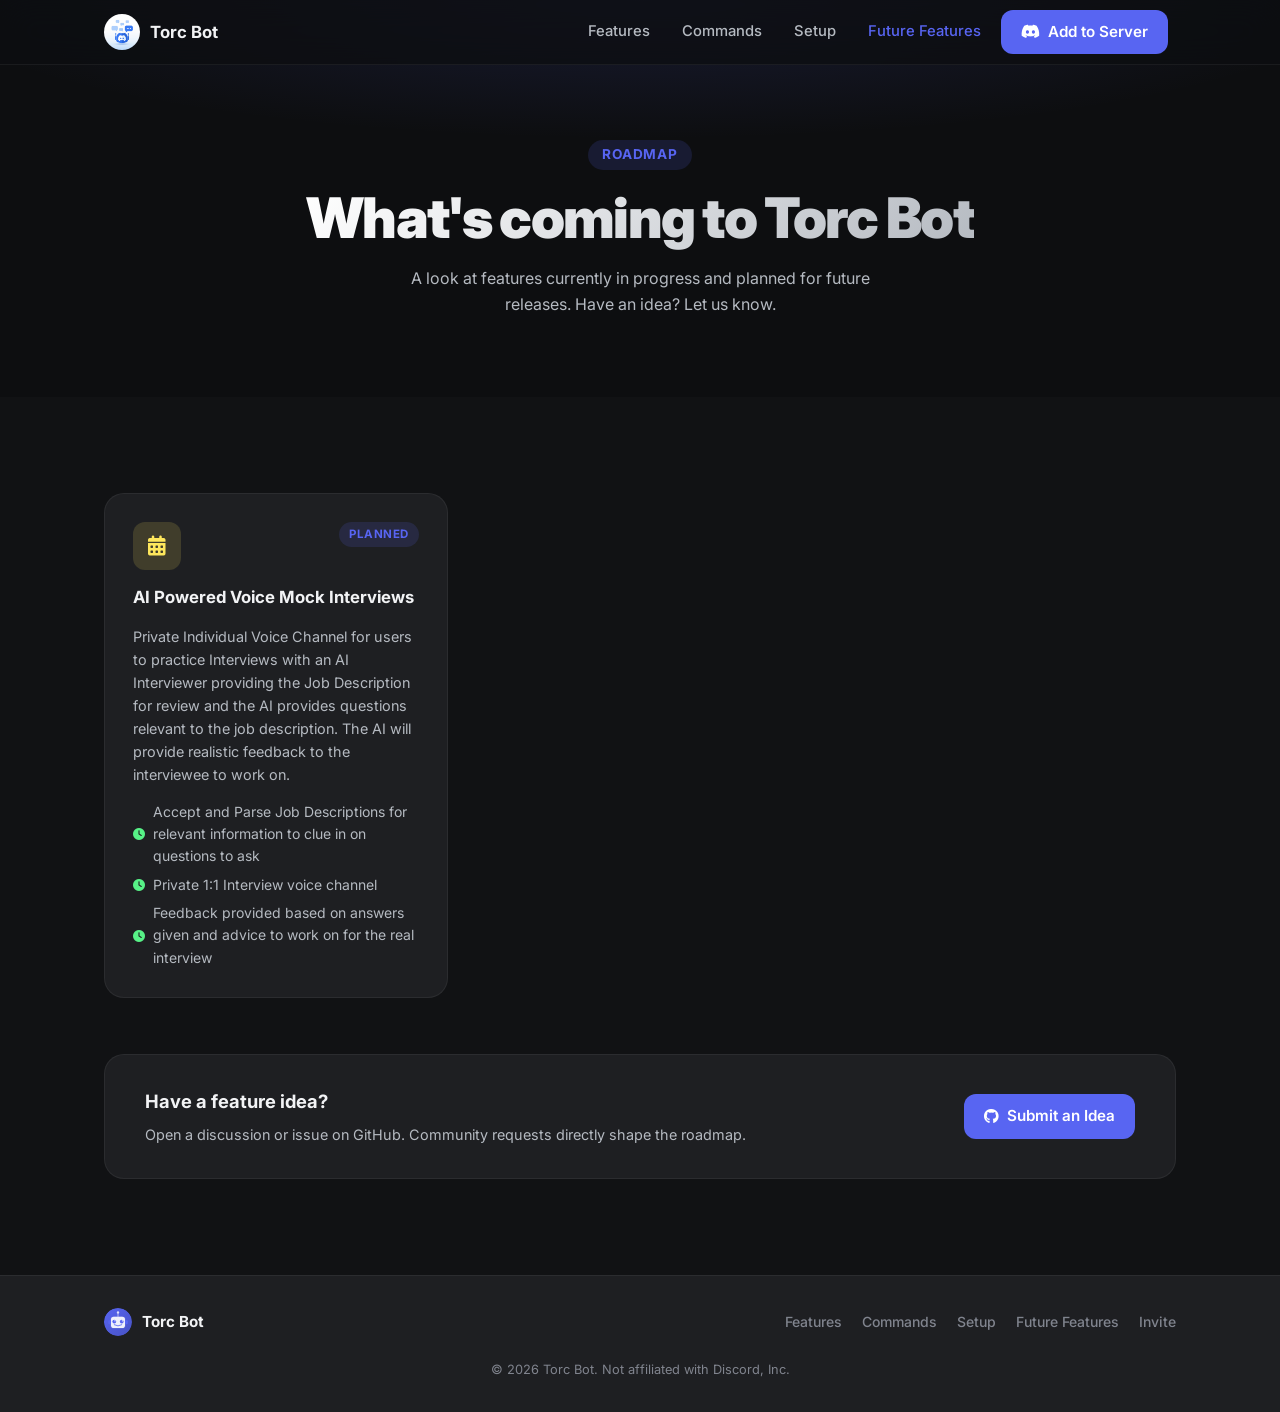
==== future-features.html @ ee8c1a28 "Add the official invite link to the add to discord buttons. Also add the link to submit ideas throug" ====
<!DOCTYPE html>
<html lang="en">
<head>
  <meta charset="UTF-8" />
  <meta name="viewport" content="width=device-width, initial-scale=1.0" />
  <title>Torc Bot — Future Features</title>
  <meta name="description" content="See what's coming next for Torc Bot." />
  <link rel="preconnect" href="https://fonts.googleapis.com" />
  <link rel="preconnect" href="https://fonts.gstatic.com" crossorigin />
  <link href="https://fonts.googleapis.com/css2?family=Inter:wght@400;500;600;700;800;900&display=swap" rel="stylesheet" />
  <link rel="stylesheet" href="https://cdnjs.cloudflare.com/ajax/libs/font-awesome/6.5.0/css/all.min.css" />
  <link rel="stylesheet" href="styles.css" />
  <style>
    /* ── Future Features page-specific styles ── */
    .ff-hero {
      padding: 140px 24px 80px;
      text-align: center;
      background: var(--bg-darkest);
      position: relative;
      overflow: hidden;
    }
    .ff-hero::before {
      content: '';
      position: absolute;
      inset: 0;
      background:
        radial-gradient(ellipse 80% 50% at 50% 0%, rgba(88,101,242,0.15) 0%, transparent 70%);
      pointer-events: none;
    }
    .ff-hero-inner {
      position: relative;
      z-index: 1;
      max-width: 680px;
      margin-inline: auto;
      display: flex;
      flex-direction: column;
      align-items: center;
      gap: 16px;
    }
    .ff-hero-inner .section-tag { font-size: 0.85rem; }
    .ff-hero-title {
      font-size: clamp(2rem, 5vw, 3.5rem);
      font-weight: 900;
      letter-spacing: -0.03em;
      line-height: 1.15;
      background: linear-gradient(135deg, #fff 0%, var(--text-secondary) 100%);
      -webkit-background-clip: text;
      -webkit-text-fill-color: transparent;
      background-clip: text;
    }
    .ff-hero-sub {
      font-size: 1rem;
      color: var(--text-secondary);
      max-width: 520px;
      line-height: 1.6;
    }

    /* Status badges on cards */
    .status-badge {
      display: inline-flex;
      align-items: center;
      gap: 5px;
      padding: 3px 10px;
      border-radius: 999px;
      font-size: 0.72rem;
      font-weight: 700;
      letter-spacing: 0.05em;
      text-transform: uppercase;
      flex-shrink: 0;
    }
    .status-planned   { background: rgba(88,101,242,0.15);  color: var(--blurple); }
    .status-progress  { background: rgba(254,231,92,0.15);  color: var(--yellow);  }
    .status-soon      { background: rgba(87,242,135,0.15);  color: var(--green);   }

    /* Roadmap grid */
    .roadmap-grid {
      display: grid;
      grid-template-columns: repeat(auto-fill, minmax(300px, 1fr));
      gap: 20px;
    }

    .roadmap-card {
      background: var(--bg-card);
      border: 1px solid var(--border);
      border-radius: var(--radius-lg);
      padding: 28px;
      display: flex;
      flex-direction: column;
      gap: 14px;
      transition: border-color 0.2s, transform 0.2s var(--ease), box-shadow 0.2s;
    }
    .roadmap-card:hover {
      border-color: var(--border-strong);
      transform: translateY(-4px);
      box-shadow: 0 16px 48px rgba(0,0,0,0.3);
    }

    .roadmap-card-header {
      display: flex;
      align-items: flex-start;
      justify-content: space-between;
      gap: 12px;
    }

    .roadmap-card h3 {
      font-size: 1.05rem;
      font-weight: 700;
      color: var(--text-primary);
    }
    .roadmap-card p {
      font-size: 0.9rem;
      color: var(--text-secondary);
      line-height: 1.6;
      flex: 1;
    }

    /* Feedback callout */
    .feedback-bar {
      background: var(--bg-card);
      border: 1px solid var(--border);
      border-radius: var(--radius-lg);
      padding: 32px 40px;
      display: flex;
      align-items: center;
      justify-content: space-between;
      gap: 24px;
      flex-wrap: wrap;
      margin-top: 56px;
    }
    .feedback-bar-text h3 {
      font-size: 1.15rem;
      font-weight: 700;
      margin-bottom: 6px;
    }
    .feedback-bar-text p {
      font-size: 0.9rem;
      color: var(--text-secondary);
    }
    @media (max-width: 600px) {
      .feedback-bar { flex-direction: column; align-items: flex-start; padding: 24px; }
      .roadmap-grid { grid-template-columns: 1fr; }
    }
  </style>
</head>
<body>

  <!-- ──────────────────────── NAVBAR ──────────────────────── -->
  <nav class="navbar" id="navbar">
    <div class="nav-inner">
      <a href="index.html" class="nav-logo">
        <img src="assets/TorcBot Logo.png" alt="Torc Bot Avatar" class="nav-avatar" />
        <span class="nav-name">Torc Bot</span>
      </a>
      <button class="nav-toggle" id="navToggle" aria-label="Open menu">
        <i class="fas fa-bars"></i>
      </button>
      <div class="nav-links" id="navLinks">
        <a href="index.html#features">Features</a>
        <a href="index.html#commands">Commands</a>
        <a href="index.html#setup">Setup</a>
        <a href="future-features.html" style="color: var(--blurple);">Future Features</a>
        <a href="https://discord.com/api/oauth2/authorize?client_id=1367647146970583141&permissions=36785152&scope=bot%20applications.commands" class="btn btn-primary" target="_blank" rel="noopener">
          <i class="fab fa-discord"></i> Add to Server
        </a>
        <div class="bmc-nav-wrap">
          <script type="text/javascript" src="https://cdnjs.buymeacoffee.com/1.0.0/button.prod.min.js" data-name="bmc-button" data-slug="JeffJessie" data-color="#181616" data-emoji="☕" data-font="Lato" data-text="" data-outline-color="#ffffff" data-font-color="#ffffff" data-coffee-color="#FFDD00"></script>
        </div>
      </div>
    </div>
  </nav>

  <!-- ──────────────────────── PAGE HERO ──────────────────────── -->
  <div class="ff-hero">
    <div class="ff-hero-inner">
      <span class="section-tag">Roadmap</span>
      <h1 class="ff-hero-title">What's coming to Torc Bot</h1>
      <p class="ff-hero-sub">A look at features currently in progress and planned for future releases. Have an idea? Let us know.</p>
    </div>
  </div>

  <!-- ──────────────────────── ROADMAP ──────────────────────── -->
  <section class="section">
    <div class="container">

      <div class="roadmap-grid">

        <!-- Card 1 -->
        <div class="roadmap-card reveal">
          <div class="roadmap-card-header">
            <div class="feature-icon" style="--icon-color: #FEE75C;">
              <i class="fas fa-calendar-days"></i>
            </div>
            <span class="status-badge status-planned">Planned</span>
          </div>
          <h3>AI Powered Voice Mock Interviews</h3>
          <p>Private Individual Voice Channel for users to practice Interviews with an AI Interviewer providing the Job Description for review and the AI provides questions relevant to the job description. The AI will provide realistic feedback to the interviewee to work on.</p>
          <ul class="feature-list">
            <li><i class="fas fa-clock"></i> Accept and Parse Job Descriptions for relevant information to clue in on questions to ask</li>
            <li><i class="fas fa-clock"></i> Private 1:1 Interview voice channel</li>
            <li><i class="fas fa-clock"></i>Feedback provided based on answers given and advice to work on for the real interview</li>
          </ul>
        </div>



      </div>

      <!-- Feedback callout -->
      <div class="feedback-bar reveal">
        <div class="feedback-bar-text">
          <h3>Have a feature idea?</h3>
          <p>Open a discussion or issue on GitHub. Community requests directly shape the roadmap.</p>
        </div>
        <a href="https://github.com/J3ffJessie/discordSummarizer" class="btn btn-primary" target="_blank" rel="noopener">
          <i class="fab fa-github"></i> Submit an Idea
        </a>
      </div>

    </div>
  </section>

  <!-- ──────────────────────── FOOTER ──────────────────────── -->
  <footer class="footer">
    <div class="container footer-inner">
      <div class="footer-brand">
        <img src="assets/bot-avatar.svg" alt="Torc Bot" class="footer-avatar" />
        <span>Torc Bot</span>
      </div>
      <nav class="footer-links">
        <a href="index.html#features">Features</a>
        <a href="index.html#commands">Commands</a>
        <a href="index.html#setup">Setup</a>
        <a href="future-features.html">Future Features</a>
        <a href="https://discord.com/api/oauth2/authorize?client_id=1367647146970583141&permissions=36785152&scope=bot%20applications.commands" target="_blank" rel="noopener">Invite</a>
      </nav>
      <p class="footer-copy">&copy; <span id="footerYear"></span> Torc Bot. Not affiliated with Discord, Inc.</p>
    </div>
  </footer>

  <script src="script.js"></script>
</body>
</html>
---- styles.css ----
/* ================================================================
   [BOT NAME] Landing Page — styles.css
   Theme: Discord Dark + Blurple
   ================================================================ */

/* ── Reset & Base ─────────────────────────────────────────────── */
*, *::before, *::after { box-sizing: border-box; margin: 0; padding: 0; }

:root {
  /* Discord palette */
  --blurple:        #5865F2;
  --blurple-hover:  #4752C4;
  --blurple-light:  rgba(88, 101, 242, 0.15);
  --green:          #57F287;
  --yellow:         #FEE75C;
  --red:            #ED4245;
  --pink:           #EB459E;
  --cyan:           #5DADE2;

  /* Backgrounds */
  --bg-darkest:     #0d0e10;
  --bg-dark:        #111214;
  --bg-card:        #1e1f22;
  --bg-card-hover:  #2b2d31;
  --bg-input:       #1a1b1e;
  --bg-alt:         #16171a;

  /* Text */
  --text-primary:   #f2f3f5;
  --text-secondary: #b5bac1;
  --text-muted:     #80848e;

  /* Borders */
  --border:         rgba(255,255,255,0.06);
  --border-strong:  rgba(255,255,255,0.12);

  /* Spacing */
  --radius-sm:  8px;
  --radius-md:  12px;
  --radius-lg:  20px;
  --radius-xl:  28px;

  /* Transitions */
  --ease: cubic-bezier(0.4, 0, 0.2, 1);
}

html { scroll-behavior: smooth; }

body {
  font-family: 'Inter', -apple-system, BlinkMacSystemFont, 'Segoe UI', sans-serif;
  background: var(--bg-dark);
  color: var(--text-primary);
  line-height: 1.6;
  overflow-x: hidden;
}

a { color: inherit; text-decoration: none; }
img { display: block; max-width: 100%; }
code { font-family: 'Consolas', 'Courier New', monospace; }

.container {
  max-width: 1120px;
  margin-inline: auto;
  padding-inline: 24px;
}

/* ── Buttons ─────────────────────────────────────────────────── */
.btn {
  display: inline-flex;
  align-items: center;
  gap: 8px;
  padding: 10px 20px;
  border-radius: var(--radius-md);
  font-weight: 600;
  font-size: 0.95rem;
  cursor: pointer;
  border: none;
  transition: background 0.2s var(--ease), transform 0.15s var(--ease), box-shadow 0.2s var(--ease);
  white-space: nowrap;
}
.btn:hover { transform: translateY(-1px); }
.btn:active { transform: translateY(0); }

.btn-primary {
  background: var(--blurple);
  color: #fff;
}
.btn-primary:hover {
  background: var(--blurple-hover);
  box-shadow: 0 4px 24px rgba(88, 101, 242, 0.45);
}

.btn-ghost {
  background: transparent;
  color: var(--text-secondary);
  border: 1px solid var(--border-strong);
}
.btn-ghost:hover {
  background: var(--bg-card);
  color: var(--text-primary);
}

.btn-lg { padding: 14px 28px; font-size: 1.05rem; border-radius: var(--radius-lg); }
.btn-sm { padding: 8px 16px; font-size: 0.875rem; }

/* ── Navbar ──────────────────────────────────────────────────── */
.navbar {
  position: fixed;
  top: 0; left: 0; right: 0;
  z-index: 1000;
  background: rgba(13, 14, 16, 0.75);
  backdrop-filter: blur(16px);
  -webkit-backdrop-filter: blur(16px);
  border-bottom: 1px solid var(--border);
  transition: background 0.3s;
}
.navbar.scrolled { background: rgba(13, 14, 16, 0.95); }

.nav-inner {
  max-width: 1120px;
  margin-inline: auto;
  padding: 0 24px;
  height: 64px;
  display: flex;
  align-items: center;
  justify-content: space-between;
  gap: 24px;
}

.nav-logo {
  display: flex;
  align-items: center;
  gap: 10px;
  flex-shrink: 0;
}
.nav-avatar {
  width: 36px;
  height: 36px;
  border-radius: 50%;
  object-fit: cover;
}
.nav-name {
  font-weight: 700;
  font-size: 1.05rem;
  color: var(--text-primary);
}

.nav-links {
  display: flex;
  align-items: center;
  gap: 8px;
}
.nav-links > a:not(.btn) {
  padding: 6px 12px;
  border-radius: var(--radius-sm);
  color: var(--text-secondary);
  font-weight: 500;
  font-size: 0.925rem;
  transition: color 0.15s, background 0.15s;
}
.nav-links > a:not(.btn):hover {
  color: var(--text-primary);
  background: var(--bg-card);
}

.nav-toggle {
  display: none;
  background: none;
  border: none;
  color: var(--text-primary);
  font-size: 1.25rem;
  cursor: pointer;
  padding: 6px;
  border-radius: var(--radius-sm);
}

/* ── Hero ────────────────────────────────────────────────────── */
.hero {
  position: relative;
  min-height: 100vh;
  display: flex;
  align-items: center;
  justify-content: center;
  text-align: center;
  padding: 120px 24px 80px;
  overflow: hidden;
  background: var(--bg-darkest);
}

.hero-glow {
  position: absolute;
  inset: 0;
  background:
    radial-gradient(ellipse 80% 60% at 50% 0%, rgba(88,101,242,0.18) 0%, transparent 70%),
    radial-gradient(ellipse 50% 40% at 80% 80%, rgba(88,101,242,0.08) 0%, transparent 60%);
  pointer-events: none;
}

.hero-content {
  position: relative;
  z-index: 1;
  display: flex;
  flex-direction: column;
  align-items: center;
  gap: 20px;
  max-width: 760px;
}

.hero-avatar-wrap {
  position: relative;
  display: inline-block;
}
.hero-avatar {
  width: 120px;
  height: 120px;
  border-radius: 50%;
  border: 4px solid var(--border-strong);
  box-shadow: 0 0 0 8px rgba(88,101,242,0.15), 0 20px 60px rgba(0,0,0,0.5);
  object-fit: cover;
}
.online-badge {
  position: absolute;
  bottom: 6px;
  right: 6px;
  width: 24px;
  height: 24px;
  border-radius: 50%;
  background: var(--green);
  border: 4px solid var(--bg-darkest);
  box-shadow: 0 0 12px rgba(87, 242, 135, 0.5);
}

.hero-badges {
  display: flex;
  gap: 8px;
  flex-wrap: wrap;
  justify-content: center;
}
.badge {
  display: inline-flex;
  align-items: center;
  gap: 6px;
  padding: 5px 12px;
  border-radius: 999px;
  background: var(--bg-card);
  border: 1px solid var(--border);
  color: var(--text-secondary);
  font-size: 0.8rem;
  font-weight: 600;
}

.hero-title {
  font-size: clamp(2.5rem, 7vw, 4.5rem);
  font-weight: 900;
  letter-spacing: -0.03em;
  line-height: 1.1;
  background: linear-gradient(135deg, #fff 0%, var(--text-secondary) 100%);
  -webkit-background-clip: text;
  -webkit-text-fill-color: transparent;
  background-clip: text;
}

.hero-tagline {
  font-size: clamp(1.05rem, 2.5vw, 1.35rem);
  color: var(--text-secondary);
  max-width: 600px;
  line-height: 1.5;
}

.hero-cta {
  display: flex;
  gap: 12px;
  flex-wrap: wrap;
  justify-content: center;
  margin-top: 4px;
}

.hero-sub {
  font-size: 0.85rem;
  color: var(--text-muted);
  margin-top: -4px;
}

.hero-scroll-hint {
  position: absolute;
  bottom: 32px;
  left: 50%;
  transform: translateX(-50%);
  color: var(--text-muted);
  font-size: 1.1rem;
  animation: bounce 2s ease-in-out infinite;
}
@keyframes bounce {
  0%, 100% { transform: translateX(-50%) translateY(0); }
  50%       { transform: translateX(-50%) translateY(8px); }
}

/* ── Stats Strip ─────────────────────────────────────────────── */
.stats-strip {
  background: var(--bg-card);
  border-top: 1px solid var(--border);
  border-bottom: 1px solid var(--border);
  padding: 32px 24px;
}
.stats-grid {
  display: grid;
  grid-template-columns: repeat(4, 1fr);
  gap: 16px;
  text-align: center;
}
.stat {
  display: flex;
  flex-direction: column;
  gap: 4px;
}
.stat-number {
  font-size: clamp(1.6rem, 4vw, 2.5rem);
  font-weight: 900;
  color: var(--blurple);
  letter-spacing: -0.02em;
  line-height: 1;
}
.stat-label {
  font-size: 0.875rem;
  color: var(--text-muted);
  font-weight: 500;
}

/* ── Sections ─────────────────────────────────────────────────── */
.section { padding: 96px 24px; }
.section-alt { background: var(--bg-alt); }

.section-header {
  text-align: center;
  margin-bottom: 56px;
  display: flex;
  flex-direction: column;
  align-items: center;
  gap: 12px;
}
.section-tag {
  display: inline-block;
  padding: 4px 14px;
  border-radius: 999px;
  background: var(--blurple-light);
  color: var(--blurple);
  font-size: 0.8rem;
  font-weight: 700;
  letter-spacing: 0.06em;
  text-transform: uppercase;
}
.section-title {
  font-size: clamp(1.75rem, 4vw, 2.75rem);
  font-weight: 800;
  letter-spacing: -0.025em;
  line-height: 1.2;
}
.section-sub {
  font-size: 1rem;
  color: var(--text-secondary);
  max-width: 560px;
  text-align: center;
}

/* ── Features Grid ───────────────────────────────────────────── */
.features-grid {
  display: grid;
  grid-template-columns: repeat(auto-fit, minmax(300px, 1fr));
  gap: 20px;
}

.feature-card {
  background: var(--bg-card);
  border: 1px solid var(--border);
  border-radius: var(--radius-lg);
  padding: 28px;
  display: flex;
  flex-direction: column;
  gap: 14px;
  transition: border-color 0.2s, transform 0.2s var(--ease), box-shadow 0.2s;
}
.feature-card:hover {
  border-color: var(--border-strong);
  transform: translateY(-4px);
  box-shadow: 0 16px 48px rgba(0,0,0,0.3);
}

.feature-icon {
  width: 48px;
  height: 48px;
  border-radius: var(--radius-md);
  background: color-mix(in srgb, var(--icon-color) 15%, transparent);
  display: flex;
  align-items: center;
  justify-content: center;
  font-size: 1.25rem;
  color: var(--icon-color);
  flex-shrink: 0;
}

.feature-card h3 {
  font-size: 1.1rem;
  font-weight: 700;
  color: var(--text-primary);
}
.feature-card p {
  font-size: 0.9rem;
  color: var(--text-secondary);
  line-height: 1.6;
  flex: 1;
}

.feature-list {
  list-style: none;
  display: flex;
  flex-direction: column;
  gap: 6px;
}
.feature-list li {
  display: flex;
  align-items: center;
  gap: 8px;
  font-size: 0.875rem;
  color: var(--text-secondary);
}
.feature-list li i {
  color: var(--green);
  font-size: 0.75rem;
  flex-shrink: 0;
}

/* ── Commands ────────────────────────────────────────────────── */
.cmd-filter {
  display: flex;
  gap: 8px;
  flex-wrap: wrap;
  margin-bottom: 32px;
}
.cmd-filter-btn {
  padding: 7px 18px;
  border-radius: 999px;
  background: var(--bg-card);
  border: 1px solid var(--border);
  color: var(--text-secondary);
  font-size: 0.875rem;
  font-weight: 600;
  cursor: pointer;
  transition: all 0.15s;
}
.cmd-filter-btn:hover, .cmd-filter-btn.active {
  background: var(--blurple);
  border-color: var(--blurple);
  color: #fff;
}

.commands-grid {
  display: grid;
  grid-template-columns: repeat(auto-fill, minmax(280px, 1fr));
  gap: 16px;
}

.cmd-card {
  background: var(--bg-card);
  border: 1px solid var(--border);
  border-radius: var(--radius-md);
  padding: 20px;
  display: flex;
  flex-direction: column;
  gap: 10px;
  transition: border-color 0.15s, transform 0.15s var(--ease);
}
.cmd-card:hover {
  border-color: var(--border-strong);
  transform: translateY(-2px);
}
.cmd-card.hidden { display: none; }

.cmd-header {
  display: flex;
  align-items: center;
  justify-content: space-between;
  gap: 8px;
}
.cmd-name {
  font-size: 1rem;
  font-weight: 700;
  color: var(--blurple);
  background: var(--blurple-light);
  padding: 3px 10px;
  border-radius: var(--radius-sm);
}
.cmd-tag {
  font-size: 0.7rem;
  font-weight: 700;
  text-transform: uppercase;
  letter-spacing: 0.05em;
  padding: 3px 8px;
  border-radius: 999px;
  flex-shrink: 0;
}
.tag-mod  { background: rgba(237, 66, 69, 0.15);  color: var(--red);    }
.tag-util { background: rgba(93, 173, 226, 0.15); color: var(--cyan);   }
.tag-fun  { background: rgba(254, 231, 92, 0.15); color: var(--yellow); }
.tag-cfg  { background: rgba(88, 101, 242, 0.15); color: var(--blurple);}

.cmd-desc {
  font-size: 0.875rem;
  color: var(--text-secondary);
  line-height: 1.55;
  flex: 1;
}
.cmd-usage {
  font-size: 0.8rem;
  color: var(--text-muted);
  display: flex;
  gap: 6px;
  align-items: flex-start;
  flex-wrap: wrap;
}
.cmd-usage span { flex-shrink: 0; }
.cmd-usage code {
  background: var(--bg-input);
  padding: 2px 8px;
  border-radius: 4px;
  color: var(--text-secondary);
  font-size: 0.8rem;
}

/* ── Setup Steps ─────────────────────────────────────────────── */
.setup-steps {
  max-width: 760px;
  margin-inline: auto;
  display: flex;
  flex-direction: column;
  align-items: stretch;
}

.step-card {
  display: flex;
  gap: 24px;
  background: var(--bg-card);
  border: 1px solid var(--border);
  border-radius: var(--radius-lg);
  padding: 28px;
  transition: border-color 0.2s;
}
.step-card:hover { border-color: var(--border-strong); }

.step-connector {
  width: 2px;
  height: 32px;
  background: linear-gradient(to bottom, var(--border-strong), var(--border));
  align-self: center;
  margin-left: 39px; /* aligns with center of step-number */
}

.step-number {
  flex-shrink: 0;
  width: 44px;
  height: 44px;
  border-radius: 50%;
  background: var(--blurple);
  color: #fff;
  font-size: 1.1rem;
  font-weight: 800;
  display: flex;
  align-items: center;
  justify-content: center;
  box-shadow: 0 4px 16px rgba(88,101,242,0.4);
}

.step-body {
  display: flex;
  flex-direction: column;
  gap: 12px;
  flex: 1;
}
.step-body h3 {
  font-size: 1.1rem;
  font-weight: 700;
}
.step-body p {
  font-size: 0.9rem;
  color: var(--text-secondary);
  line-height: 1.6;
}

.perm-list {
  list-style: none;
  display: flex;
  flex-direction: column;
  gap: 6px;
}
.perm-list li {
  display: flex;
  align-items: flex-start;
  gap: 8px;
  font-size: 0.875rem;
  color: var(--text-secondary);
  line-height: 1.5;
}
.perm-list li i {
  color: var(--blurple);
  margin-top: 3px;
  flex-shrink: 0;
}

.code-block {
  background: var(--bg-darkest);
  border: 1px solid var(--border);
  border-radius: var(--radius-md);
  overflow: hidden;
}
.code-label {
  display: block;
  background: var(--bg-input);
  padding: 6px 14px;
  font-size: 0.75rem;
  color: var(--text-muted);
  font-weight: 600;
  letter-spacing: 0.03em;
  border-bottom: 1px solid var(--border);
}
.code-block pre {
  padding: 12px 16px;
  overflow-x: auto;
}
.code-block code {
  font-size: 0.9rem;
  color: var(--green);
}

/* ── Final CTA ───────────────────────────────────────────────── */
.cta-section {
  padding: 96px 24px;
  background: var(--bg-darkest);
  text-align: center;
  position: relative;
  overflow: hidden;
}
.cta-section::before {
  content: '';
  position: absolute;
  inset: 0;
  background: radial-gradient(ellipse 60% 80% at 50% 50%, rgba(88,101,242,0.12) 0%, transparent 70%);
  pointer-events: none;
}
.cta-content {
  position: relative;
  z-index: 1;
  display: flex;
  flex-direction: column;
  align-items: center;
  gap: 20px;
}
.cta-avatar {
  width: 80px;
  height: 80px;
  border-radius: 50%;
  border: 3px solid var(--border-strong);
  box-shadow: 0 0 0 6px rgba(88,101,242,0.15);
}
.cta-content h2 {
  font-size: clamp(1.75rem, 4vw, 2.5rem);
  font-weight: 800;
  letter-spacing: -0.025em;
}
.cta-content p {
  color: var(--text-secondary);
  font-size: 1rem;
}

/* ── Footer ──────────────────────────────────────────────────── */
.footer {
  background: var(--bg-card);
  border-top: 1px solid var(--border);
  padding: 32px 24px;
}
.footer-inner {
  display: flex;
  align-items: center;
  justify-content: space-between;
  flex-wrap: wrap;
  gap: 16px;
}
.footer-brand {
  display: flex;
  align-items: center;
  gap: 10px;
  font-weight: 700;
  font-size: 0.95rem;
}
.footer-avatar {
  width: 28px;
  height: 28px;
  border-radius: 50%;
}
.footer-links {
  display: flex;
  gap: 20px;
  flex-wrap: wrap;
}
.footer-links a {
  font-size: 0.875rem;
  color: var(--text-muted);
  font-weight: 500;
  transition: color 0.15s;
}
.footer-links a:hover { color: var(--text-primary); }
.footer-copy {
  font-size: 0.8rem;
  color: var(--text-muted);
  width: 100%;
  text-align: center;
  margin-top: 8px;
}

/* ── Responsive ──────────────────────────────────────────────── */
@media (max-width: 768px) {
  .nav-toggle { display: flex; }

  .nav-links {
    display: none;
    position: absolute;
    top: 64px;
    left: 0; right: 0;
    background: var(--bg-darkest);
    border-bottom: 1px solid var(--border);
    flex-direction: column;
    padding: 16px 24px 20px;
    gap: 4px;
    align-items: stretch;
  }
  .nav-links.open { display: flex; }
  .nav-links > a:not(.btn) {
    padding: 10px 12px;
    border-radius: var(--radius-sm);
  }
  .nav-links .btn { margin-top: 8px; justify-content: center; }

  .stats-grid { grid-template-columns: repeat(2, 1fr); }

  .features-grid { grid-template-columns: 1fr; }

  .step-card { flex-direction: column; gap: 16px; }
  .step-connector { margin-left: 22px; height: 24px; }

  .footer-inner { flex-direction: column; align-items: flex-start; }
  .footer-copy { text-align: left; }

  .hero-cta { flex-direction: column; align-items: center; }
}

@media (max-width: 480px) {
  .stats-grid { grid-template-columns: repeat(2, 1fr); gap: 12px; }
  .section { padding: 72px 16px; }
  .hero { padding: 100px 16px 64px; }
  .features-grid, .commands-grid { gap: 12px; }
}

/* ── Buy Me a Coffee navbar button ──────────────────────────── */
.bmc-nav-wrap {
  display: flex;
  align-items: center;
}
.bmc-nav-wrap #bmc-wbtn {
  transform: scale(0.75);
  transform-origin: center;
  width: auto !important;
  height: auto !important;
}

/* ── Scroll reveal animation ─────────────────────────────────── */
.reveal {
  opacity: 0;
  transform: translateY(24px);
  transition: opacity 0.5s var(--ease), transform 0.5s var(--ease);
}
.reveal.visible {
  opacity: 1;
  transform: none;
}

.bmc-btn-container .bmc-btn {
  min-width: 50px !important;
  background-color: transparent !important;
}
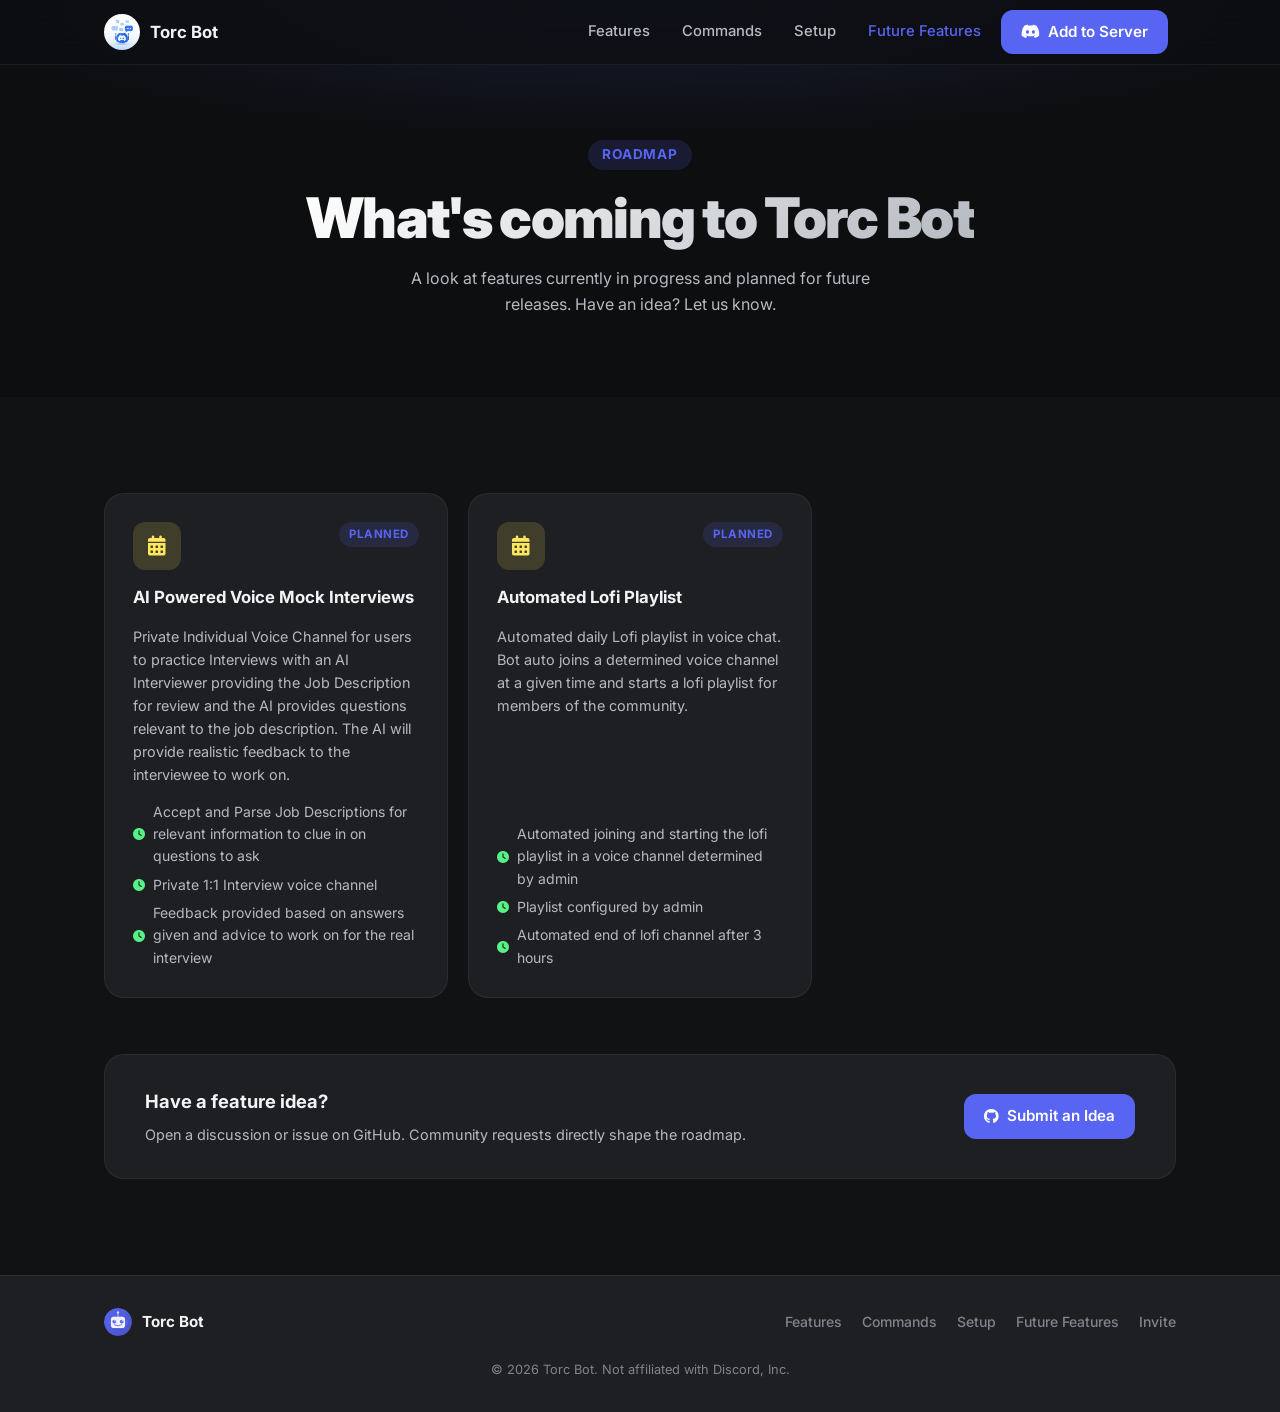
==== commit 67d7afdc: "Add new feature to future features for Lofi playlist automation" ====
--- a/future-features.html
+++ b/future-features.html
@@ -200,6 +200,22 @@
             <li><i class="fas fa-clock"></i>Feedback provided based on answers given and advice to work on for the real interview</li>
           </ul>
         </div>
+        <!--  Card 2 -->
+         <div class="roadmap-card reveal">
+          <div class="roadmap-card-header">
+            <div class="feature-icon" style="--icon-color: #FEE75C;">
+              <i class="fas fa-calendar-days"></i>
+            </div>
+            <span class="status-badge status-planned">Planned</span>
+          </div>
+          <h3>Automated Lofi Playlist</h3>
+          <p>Automated daily Lofi playlist in voice chat. Bot auto joins a determined voice channel at a given time and starts a lofi playlist for members of the community.</p>
+          <ul class="feature-list">
+            <li><i class="fas fa-clock"></i> Automated joining and starting the lofi playlist in a voice channel determined by admin</li>
+            <li><i class="fas fa-clock"></i> Playlist configured by admin</li>
+            <li><i class="fas fa-clock"></i>Automated end of lofi channel after 3 hours</li>
+          </ul>
+        </div>
 
 
 
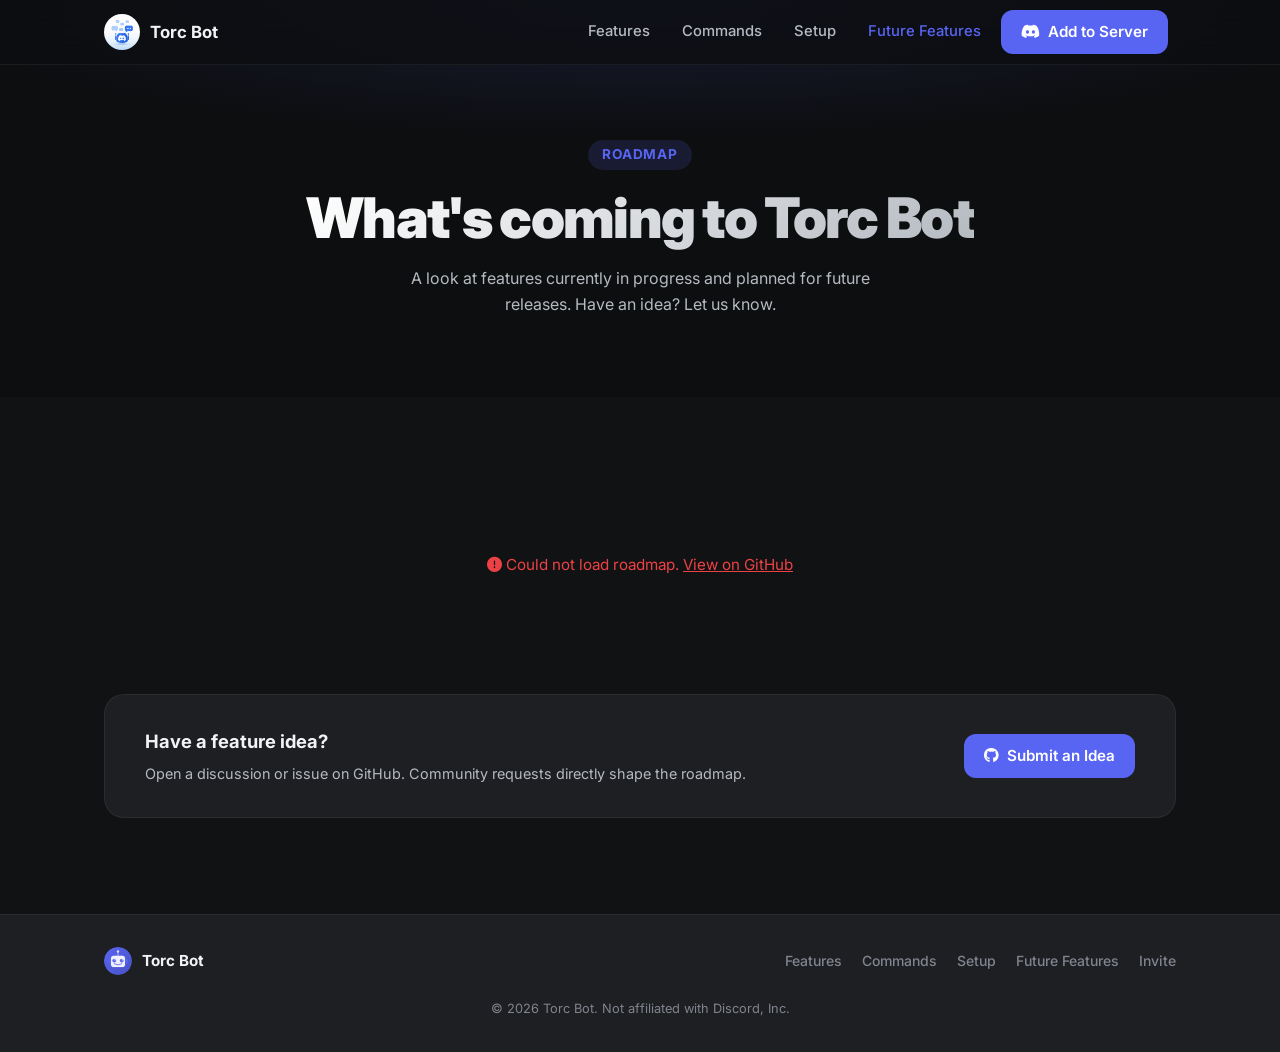
==== commit 751c5615: "Automate the future features page to pull from the github issues of the repo with appropriate tags a" ====
--- a/future-features.html
+++ b/future-features.html
@@ -136,6 +136,18 @@
       font-size: 0.9rem;
       color: var(--text-secondary);
     }
+    .roadmap-loading,
+    .roadmap-empty,
+    .roadmap-error {
+      grid-column: 1 / -1;
+      text-align: center;
+      padding: 60px 24px;
+      color: var(--text-secondary);
+      font-size: 0.95rem;
+    }
+    .roadmap-loading i { margin-right: 8px; color: var(--blurple); }
+    .roadmap-error { color: #ED4245; }
+
     @media (max-width: 600px) {
       .feedback-bar { flex-direction: column; align-items: flex-start; padding: 24px; }
       .roadmap-grid { grid-template-columns: 1fr; }
@@ -182,43 +194,10 @@
   <section class="section">
     <div class="container">
 
-      <div class="roadmap-grid">
-
-        <!-- Card 1 -->
-        <div class="roadmap-card reveal">
-          <div class="roadmap-card-header">
-            <div class="feature-icon" style="--icon-color: #FEE75C;">
-              <i class="fas fa-calendar-days"></i>
-            </div>
-            <span class="status-badge status-planned">Planned</span>
-          </div>
-          <h3>AI Powered Voice Mock Interviews</h3>
-          <p>Private Individual Voice Channel for users to practice Interviews with an AI Interviewer providing the Job Description for review and the AI provides questions relevant to the job description. The AI will provide realistic feedback to the interviewee to work on.</p>
-          <ul class="feature-list">
-            <li><i class="fas fa-clock"></i> Accept and Parse Job Descriptions for relevant information to clue in on questions to ask</li>
-            <li><i class="fas fa-clock"></i> Private 1:1 Interview voice channel</li>
-            <li><i class="fas fa-clock"></i>Feedback provided based on answers given and advice to work on for the real interview</li>
-          </ul>
+      <div class="roadmap-grid" id="roadmapGrid">
+        <div class="roadmap-loading" id="roadmapLoading">
+          <i class="fas fa-spinner fa-spin"></i> Loading roadmap...
         </div>
-        <!--  Card 2 -->
-         <div class="roadmap-card reveal">
-          <div class="roadmap-card-header">
-            <div class="feature-icon" style="--icon-color: #FEE75C;">
-              <i class="fas fa-calendar-days"></i>
-            </div>
-            <span class="status-badge status-planned">Planned</span>
-          </div>
-          <h3>Automated Lofi Playlist</h3>
-          <p>Automated daily Lofi playlist in voice chat. Bot auto joins a determined voice channel at a given time and starts a lofi playlist for members of the community.</p>
-          <ul class="feature-list">
-            <li><i class="fas fa-clock"></i> Automated joining and starting the lofi playlist in a voice channel determined by admin</li>
-            <li><i class="fas fa-clock"></i> Playlist configured by admin</li>
-            <li><i class="fas fa-clock"></i>Automated end of lofi channel after 3 hours</li>
-          </ul>
-        </div>
-
-
-
       </div>
 
       <!-- Feedback callout -->
@@ -227,7 +206,7 @@
           <h3>Have a feature idea?</h3>
           <p>Open a discussion or issue on GitHub. Community requests directly shape the roadmap.</p>
         </div>
-        <a href="https://github.com/J3ffJessie/discordSummarizer" class="btn btn-primary" target="_blank" rel="noopener">
+        <a href="https://github.com/J3ffJessie/discordSummarizer/issues" class="btn btn-primary" target="_blank" rel="noopener">
           <i class="fab fa-github"></i> Submit an Idea
         </a>
       </div>
@@ -254,5 +233,76 @@
   </footer>
 
   <script src="script.js"></script>
+  <script>
+    (async function loadRoadmap() {
+      const grid    = document.getElementById('roadmapGrid');
+      const loading = document.getElementById('roadmapLoading');
+
+      const STATUS_MAP = {
+        'status: planned':     { cls: 'status-planned',  label: 'Planned' },
+        'status: in progress': { cls: 'status-progress', label: 'In Progress' },
+        'status: coming soon': { cls: 'status-soon',     label: 'Coming Soon' },
+      };
+
+      function getStatus(labels) {
+        for (const l of labels) {
+          const key = l.name.toLowerCase();
+          if (STATUS_MAP[key]) return STATUS_MAP[key];
+        }
+        return { cls: 'status-planned', label: 'Planned' };
+      }
+
+      function buildCard(issue) {
+        const status = getStatus(issue.labels);
+        const desc   = (issue.body || 'No description provided.')
+          .replace(/#{1,6}\s?/g, '')   // strip markdown headings
+          .replace(/\*\*/g, '')        // strip bold
+          .split('\n').filter(l => l.trim()).slice(0, 4).join(' ');
+
+        return `
+          <div class="roadmap-card reveal">
+            <div class="roadmap-card-header">
+              <div class="feature-icon" style="--icon-color: #5865F2;">
+                <i class="fas fa-lightbulb"></i>
+              </div>
+              <span class="status-badge ${status.cls}">${status.label}</span>
+            </div>
+            <h3>${issue.title.replace('[Feature]: ', '').trim()}</h3>
+            <p>${desc}</p>
+            <a href="${issue.html_url}" target="_blank" rel="noopener"
+               style="font-size:0.8rem; color:var(--blurple); margin-top:auto;">
+              View on GitHub <i class="fas fa-arrow-up-right-from-square" style="font-size:0.7rem;"></i>
+            </a>
+          </div>`;
+      }
+
+      try {
+        const res = await fetch(
+          'https://api.github.com/repos/J3ffJessie/discordSummarizer/issues?labels=roadmap&state=open&per_page=50',
+          { headers: { Accept: 'application/vnd.github+json' } }
+        );
+
+        if (!res.ok) throw new Error(`GitHub API returned ${res.status}`);
+
+        const issues = await res.json();
+        loading.remove();
+
+        if (!issues.length) {
+          grid.innerHTML = '<p class="roadmap-empty">No roadmap items yet. Check back soon.</p>';
+          return;
+        }
+
+        grid.innerHTML = issues.map(buildCard).join('');
+
+        // re-run scroll reveal on injected cards
+        if (typeof initReveal === 'function') initReveal();
+
+      } catch (err) {
+        loading.remove();
+        grid.innerHTML = `<p class="roadmap-error"><i class="fas fa-circle-exclamation"></i> Could not load roadmap. <a href="https://github.com/J3ffJessie/discordSummarizer/issues" target="_blank" rel="noopener" style="color:inherit;text-decoration:underline;">View on GitHub</a></p>`;
+        console.error('Roadmap fetch failed:', err);
+      }
+    })();
+  </script>
 </body>
 </html>
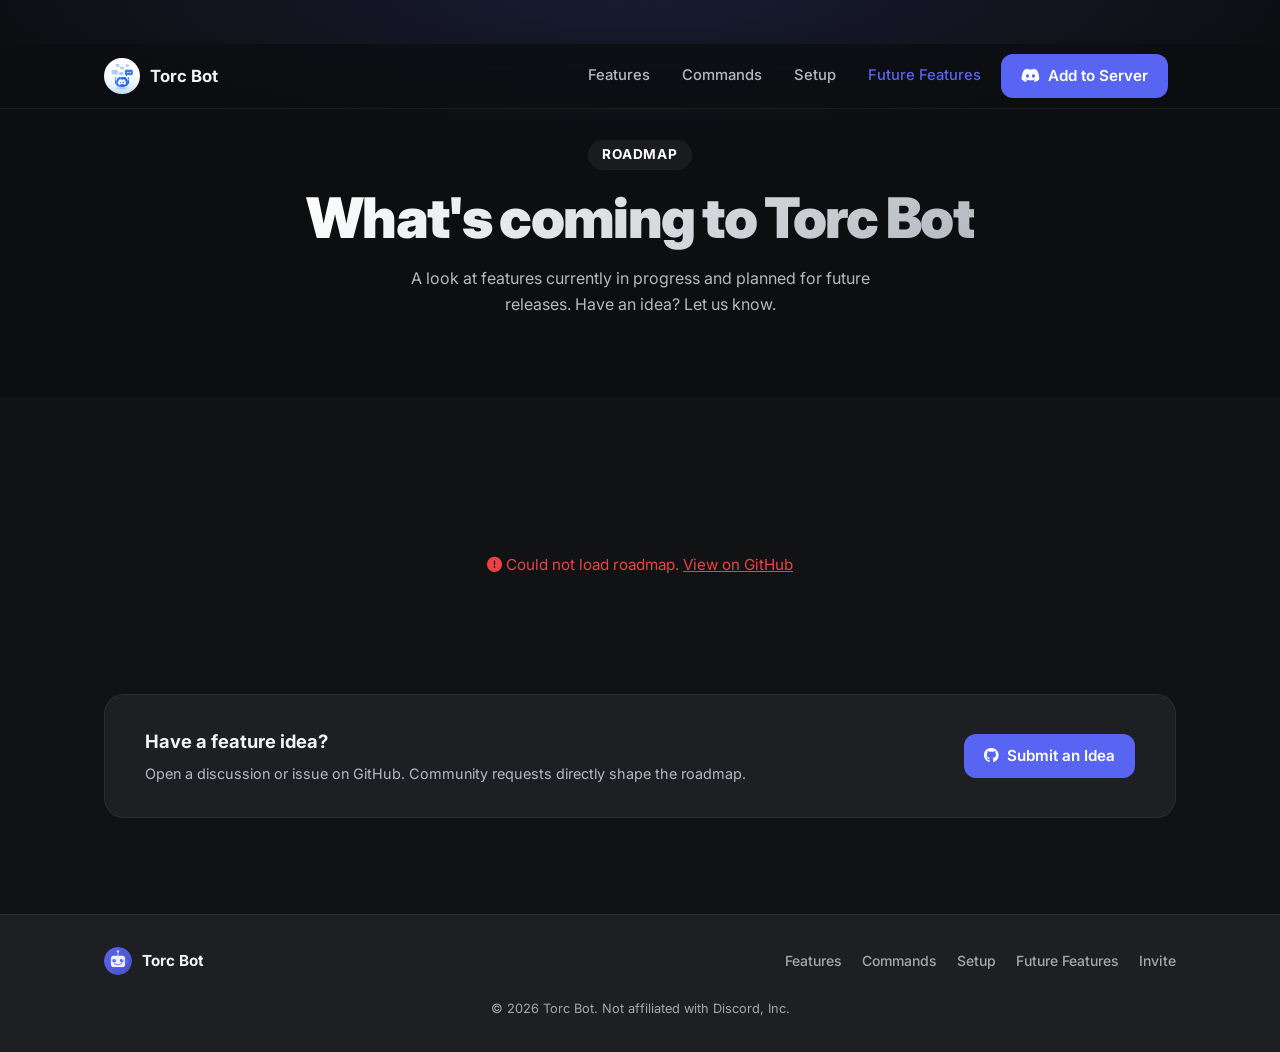
==== commit c75c10c3: "Fixing future features pull" ====
--- a/future-features.html
+++ b/future-features.html
@@ -239,6 +239,7 @@
       const loading = document.getElementById('roadmapLoading');
 
       const STATUS_MAP = {
+        'status:planned':      { cls: 'status-planned',  label: 'Planned' },
         'status: planned':     { cls: 'status-planned',  label: 'Planned' },
         'status: in progress': { cls: 'status-progress', label: 'In Progress' },
         'status: coming soon': { cls: 'status-soon',     label: 'Coming Soon' },
@@ -267,7 +268,7 @@
               </div>
               <span class="status-badge ${status.cls}">${status.label}</span>
             </div>
-            <h3>${issue.title.replace('[Feature]: ', '').trim()}</h3>
+            <h3>${issue.title.replace(/^\[Feature\]:\s*/i, '').trim() || 'Untitled Feature'}</h3>
             <p>${desc}</p>
             <a href="${issue.html_url}" target="_blank" rel="noopener"
                style="font-size:0.8rem; color:var(--blurple); margin-top:auto;">
--- a/styles.css
+++ b/styles.css
@@ -10,7 +10,7 @@
   /* Discord palette */
   --blurple:        #5865F2;
   --blurple-hover:  #4752C4;
-  --blurple-light:  rgba(88, 101, 242, 0.15);
+  --blurple-light:  #3243F5;
   --green:          #57F287;
   --yellow:         #FEE75C;
   --red:            #ED4245;
@@ -28,7 +28,7 @@
   /* Text */
   --text-primary:   #f2f3f5;
   --text-secondary: #b5bac1;
-  --text-muted:     #80848e;
+  --text-muted:     #A6A7B0;
 
   /* Borders */
   --border:         rgba(255,255,255,0.06);
@@ -106,7 +106,7 @@
 /* ── Navbar ──────────────────────────────────────────────────── */
 .navbar {
   position: fixed;
-  top: 0; left: 0; right: 0;
+  top: 44px; left: 0; right: 0;
   z-index: 1000;
   background: rgba(13, 14, 16, 0.75);
   backdrop-filter: blur(16px);
@@ -182,7 +182,7 @@
   align-items: center;
   justify-content: center;
   text-align: center;
-  padding: 120px 24px 80px;
+  padding: 164px 24px 80px;
   overflow: hidden;
   background: var(--bg-darkest);
 }
@@ -342,8 +342,8 @@
   display: inline-block;
   padding: 4px 14px;
   border-radius: 999px;
-  background: var(--blurple-light);
-  color: var(--blurple);
+  background: var(--border);
+  color: #fff;
   font-size: 0.8rem;
   font-weight: 700;
   letter-spacing: 0.06em;
@@ -484,7 +484,7 @@
 .cmd-name {
   font-size: 1rem;
   font-weight: 700;
-  color: var(--blurple);
+  color: #fff;
   background: var(--blurple-light);
   padding: 3px 10px;
   border-radius: var(--radius-sm);
@@ -498,10 +498,10 @@
   border-radius: 999px;
   flex-shrink: 0;
 }
-.tag-mod  { background: rgba(237, 66, 69, 0.15);  color: var(--red);    }
-.tag-util { background: rgba(93, 173, 226, 0.15); color: var(--cyan);   }
-.tag-fun  { background: rgba(254, 231, 92, 0.15); color: var(--yellow); }
-.tag-cfg  { background: rgba(88, 101, 242, 0.15); color: var(--blurple);}
+.tag-mod  { background: rgba(237, 66, 69, 0.15);  color: #fff; }
+.tag-util { background: rgba(93, 173, 226, 0.15); color: #fff; }
+.tag-fun  { background: rgba(254, 231, 92, 0.15); color: #fff; }
+.tag-cfg  { background: rgba(88, 101, 242, 0.15); color: #fff; }
 
 .cmd-desc {
   font-size: 0.875rem;
@@ -629,6 +629,111 @@
   font-size: 0.9rem;
   color: var(--green);
 }
+
+/* ── API Key Tabs ────────────────────────────────────────────── */
+.api-tabs {
+  border: 1px solid var(--border);
+  border-radius: var(--radius-lg);
+  overflow: hidden;
+}
+
+.api-tab-btns {
+  display: flex;
+  flex-wrap: wrap;
+  gap: 0;
+  background: var(--bg-input);
+  border-bottom: 1px solid var(--border);
+}
+
+.api-tab-btn {
+  padding: 8px 18px;
+  font-size: 0.82rem;
+  font-weight: 600;
+  color: var(--text-muted);
+  background: transparent;
+  border: none;
+  border-right: 1px solid var(--border);
+  cursor: pointer;
+  transition: color 0.15s, background 0.15s;
+  white-space: nowrap;
+}
+.api-tab-btn:last-child { border-right: none; }
+.api-tab-btn:hover { color: var(--text-primary); background: var(--bg-card); }
+.api-tab-btn.active {
+  color: #fff;
+  background: var(--blurple);
+}
+
+.api-tab-panels {
+  padding: 20px 20px 16px;
+  background: var(--bg-darkest);
+}
+
+.api-tab-panel { display: none; }
+.api-tab-panel.active { display: block; }
+
+.api-provider-note {
+  font-size: 0.875rem;
+  color: var(--text-secondary);
+  margin-bottom: 14px;
+}
+.api-provider-note i {
+  color: var(--blurple);
+  margin-right: 6px;
+}
+
+.api-steps {
+  padding-left: 18px;
+  display: flex;
+  flex-direction: column;
+  gap: 8px;
+  margin-bottom: 14px;
+}
+.api-steps li {
+  font-size: 0.875rem;
+  color: var(--text-secondary);
+  line-height: 1.55;
+}
+.api-steps a {
+  color: var(--blurple);
+  text-decoration: none;
+}
+.api-steps a:hover { text-decoration: underline; }
+
+.api-model-note {
+  font-size: 0.8rem;
+  color: var(--text-muted);
+  padding-top: 10px;
+  border-top: 1px solid var(--border);
+}
+.api-model-note code {
+  color: var(--green);
+  font-size: 0.82rem;
+}
+
+.api-stt-warning {
+  display: flex;
+  align-items: flex-start;
+  gap: 10px;
+  padding: 10px 14px;
+  border-radius: var(--radius-md);
+  font-size: 0.825rem;
+  line-height: 1.5;
+  margin-bottom: 14px;
+}
+.api-stt-warning i { flex-shrink: 0; margin-top: 2px; }
+.api-stt-warning.warn-hard {
+  background: rgba(237, 66, 69, 0.12);
+  border: 1px solid rgba(237, 66, 69, 0.35);
+  color: #f28b8d;
+}
+.api-stt-warning.warn-hard i { color: #ED4245; }
+.api-stt-warning.warn-soft {
+  background: rgba(254, 231, 92, 0.08);
+  border: 1px solid rgba(254, 231, 92, 0.3);
+  color: #d4bc5a;
+}
+.api-stt-warning.warn-soft i { color: #FEE75C; }
 
 /* ── Final CTA ───────────────────────────────────────────────── */
 .cta-section {
@@ -754,11 +859,25 @@
 @media (max-width: 480px) {
   .stats-grid { grid-template-columns: repeat(2, 1fr); gap: 12px; }
   .section { padding: 72px 16px; }
-  .hero { padding: 100px 16px 64px; }
+  .hero { padding: 144px 16px 64px; }
   .features-grid, .commands-grid { gap: 12px; }
 }
 
-/* ── Buy Me a Coffee navbar button ──────────────────────────── */
+/* ── Top bar (Buy Me a Coffee) ───────────────────────────────── */
+.top-bar {
+  position: fixed;
+  top: 0;
+  left: 0;
+  right: 0;
+  z-index: 1001;
+  display: flex;
+  justify-content: center;
+  align-items: center;
+  height: 44px;
+  background: var(--bg-darkest);
+  border-bottom: 1px solid var(--border);
+}
+
 .bmc-nav-wrap {
   display: flex;
   align-items: center;
